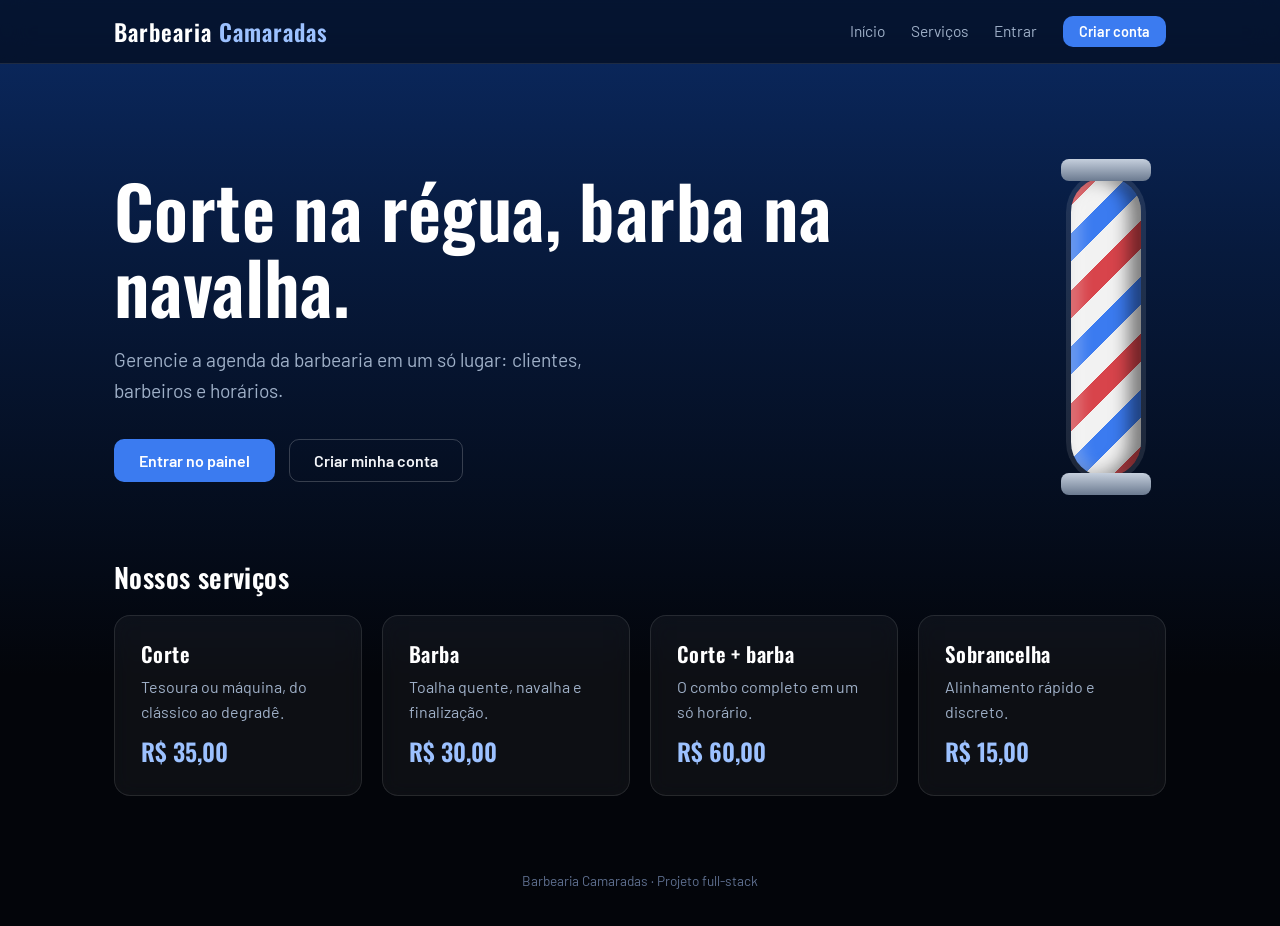
==== index.html @ e5ea4122 "Add files via upload" ====
<!DOCTYPE html>
<html lang="pt-BR">
<head>
<meta charset="UTF-8">
<meta name="viewport" content="width=device-width, initial-scale=1">
<link rel="preconnect" href="https://fonts.googleapis.com">
<link href="https://fonts.googleapis.com/css2?family=Barlow:wght@400;600&family=Oswald:wght@500;600&display=swap" rel="stylesheet">
<link rel="stylesheet" href="style.css">
<title>Barbearia Camaradas | Início</title>
</head>
<body>
<header class="topo">
  <div class="topo-conteudo">
    <a class="marca" href="index.html">Barbearia <span>Camaradas</span></a>
    <nav aria-label="Principal">
      <a href="index.html">Início</a>
      <a href="#servicos">Serviços</a>
      <a href="login.html">Entrar</a>
      <a href="cadastro.html" class="btn btn-principal btn-pequeno">Criar conta</a>
    </nav>
  </div>
</header>

<main>
  <section class="hero">
    <div class="poste" aria-hidden="true"></div>
    <h1>Corte na régua, barba na navalha.</h1>
    <p>Gerencie a agenda da barbearia em um só lugar: clientes, barbeiros e horários.</p>
    <div class="hero-botoes">
      <a href="login.html" class="btn btn-principal">Entrar no painel</a>
      <a href="cadastro.html" class="btn btn-contorno">Criar minha conta</a>
    </div>
  </section>

  <section id="servicos">
    <h2 class="titulo-secao">Nossos serviços</h2>
    <div class="grade-servicos">
      <div class="caixa servico"><h3>Corte</h3><p>Tesoura ou máquina, do clássico ao degradê.</p><span class="preco">R$ 35,00</span></div>
      <div class="caixa servico"><h3>Barba</h3><p>Toalha quente, navalha e finalização.</p><span class="preco">R$ 30,00</span></div>
      <div class="caixa servico"><h3>Corte + barba</h3><p>O combo completo em um só horário.</p><span class="preco">R$ 60,00</span></div>
      <div class="caixa servico"><h3>Sobrancelha</h3><p>Alinhamento rápido e discreto.</p><span class="preco">R$ 15,00</span></div>
    </div>
  </section>
</main>

<footer class="rodape">Barbearia Camaradas · Projeto full-stack</footer>
</body>
</html>
---- style.css ----
:root{
  --preto:#03050a; --azul-fundo:#0b2a63;
  --vidro:rgba(255,255,255,.045); --vidro-2:rgba(255,255,255,.075);
  --linha:rgba(255,255,255,.10); --linha-forte:rgba(255,255,255,.2);
  --texto:#f3f5f9; --suave:#9fb0c8; --apagado:#5f7090;
  --azul:#3b7bf0; --azul-esc:#2a62cc; --azul-claro:#9cc1ff;
  --vermelho:#d8444b; --ok:#3fb27f; --erro:#ff7b7b;
  --raio:10px; --raio-g:16px;
  --titulo:'Oswald','Barlow Condensed',Impact,Arial,sans-serif;
  --corpo:'Barlow',system-ui,'Segoe UI',Arial,sans-serif;
}
*{box-sizing:border-box;margin:0}
html{color-scheme:dark;scroll-behavior:smooth}
body{font-family:var(--corpo);color:var(--texto);line-height:1.6;min-height:100vh;
  background:linear-gradient(180deg,var(--azul-fundo) 0%,#071a3d 28%,var(--preto) 75%) no-repeat,var(--preto);
  background-attachment:fixed}
h1,h2,h3{font-family:var(--titulo);font-weight:600;line-height:1.15;letter-spacing:.4px}
a{color:inherit}
::selection{background:var(--azul);color:#fff}
:focus-visible{outline:2px solid var(--azul-claro);outline-offset:3px;border-radius:4px}

/* Cabeçalho */
.topo{background:rgba(3,5,10,.55);backdrop-filter:blur(14px);position:sticky;top:0;z-index:20;border-bottom:1px solid var(--linha)}
.topo-conteudo{max-width:1100px;margin:auto;padding:14px 24px;display:flex;align-items:center;justify-content:space-between;gap:16px;flex-wrap:wrap}
.marca{font:600 1.45rem var(--titulo);text-decoration:none;letter-spacing:1px;color:#fff}
.marca span{color:var(--azul-claro)}
.topo nav{display:flex;align-items:center;gap:26px;font-size:.97rem}
.topo nav a:not(.btn){text-decoration:none;color:var(--suave);transition:color .2s}
.topo nav a:not(.btn):hover{color:#fff}
.usuario{color:var(--texto);font-weight:600;padding-left:22px;border-left:1px solid var(--linha-forte)}

/* Layout */
main{max-width:1100px;margin:44px auto 20px;padding:0 24px}
.cabecalho-pagina{display:flex;justify-content:space-between;align-items:flex-end;gap:16px;flex-wrap:wrap;margin-bottom:28px}
.cabecalho-pagina h1{font-size:2.4rem;color:#fff}
.cabecalho-pagina p{color:var(--suave);margin-top:6px}

/* Botões */
.btn{display:inline-block;padding:11px 24px;border:1px solid transparent;border-radius:var(--raio);font:600 1rem var(--corpo);cursor:pointer;text-decoration:none;text-align:center;transition:background .2s,border-color .2s,color .2s,transform .15s}
.btn:active{transform:translateY(1px)}
.btn-principal{background:var(--azul);color:#fff}
.btn-principal:hover{background:#5a92f5}
.btn-contorno{background:transparent;border-color:var(--linha-forte);color:var(--texto)}
.btn-contorno:hover{background:var(--vidro-2);border-color:var(--azul-claro)}
.btn-perigo{background:transparent;border-color:rgba(255,123,123,.4);color:var(--erro)}
.btn-perigo:hover{background:var(--erro);border-color:var(--erro);color:#1a0b0c}
.btn-pequeno{padding:6px 15px;font-size:.9rem}
.btn-bloco{width:100%;padding:13px}

/* Caixas e tabela */
.caixa{background:var(--vidro);border:1px solid var(--linha);border-radius:var(--raio-g);backdrop-filter:blur(10px)}
.tabela-rolagem{overflow-x:auto}
table{width:100%;border-collapse:collapse;min-width:700px}
th,td{padding:16px 22px;text-align:left;border-bottom:1px solid var(--linha)}
th{color:var(--suave);font:600 .82rem var(--corpo);letter-spacing:.8px;text-transform:uppercase}
td:first-child{font-weight:600;color:#fff}
tbody tr{transition:background .2s}
tbody tr:hover{background:var(--vidro)}
tbody tr:last-child td{border-bottom:0}
td.num,th.num{text-align:right}
.acoes{display:flex;gap:8px;justify-content:flex-end}
.etiqueta{display:inline-block;padding:2px 12px;border-radius:99px;background:rgba(59,123,240,.16);color:var(--azul-claro);font-size:.85rem;font-weight:600}
.hora{font-weight:700;color:var(--azul-claro);font-variant-numeric:tabular-nums}
.vazio{padding:48px;text-align:center;color:var(--suave)}

/* Formulários */
.form-caixa{padding:32px;max-width:600px}
.campo{margin-bottom:20px}
label{display:block;font-weight:600;margin-bottom:7px;color:#dbe3ef;font-size:.92rem}
input,select{width:100%;padding:12px 15px;border:1px solid var(--linha);border-radius:var(--raio);font:inherit;background:rgba(0,0,0,.35);color:var(--texto);transition:border-color .2s,box-shadow .2s}
input::placeholder{color:var(--apagado)}
input:hover,select:hover{border-color:var(--linha-forte)}
input:focus,select:focus{outline:none;border-color:var(--azul);box-shadow:0 0 0 3px rgba(59,123,240,.3)}
option{background:#0a1226;color:var(--texto)}
.dica{font-size:.85rem;color:var(--suave);margin-top:6px}
.linha-2{display:grid;grid-template-columns:1fr 1fr;gap:18px}
.form-botoes{display:flex;gap:12px;margin-top:12px}

/* Mensagens */
.aviso{padding:13px 18px;border-radius:var(--raio);margin-bottom:22px;border:1px solid}
.aviso-erro{background:rgba(255,123,123,.09);border-color:rgba(255,123,123,.5);color:#ffc4c4}
.aviso-ok{background:rgba(63,178,127,.09);border-color:rgba(63,178,127,.5);color:#b0ebd0}

/* Login e cadastro */
.pagina-acesso{min-height:100vh;display:grid;place-items:center;padding:24px}
.cartao-acesso{background:rgba(255,255,255,.05);backdrop-filter:blur(16px);width:100%;max-width:410px;border:1px solid var(--linha);border-radius:20px;overflow:hidden;box-shadow:0 30px 80px rgba(0,0,0,.5)}
.cartao-acesso header{padding:32px 32px 0}
.cartao-acesso header .marca{font-size:1.9rem}
.cartao-acesso header p{color:var(--suave);margin-top:4px}
.cartao-acesso .corpo{padding:24px 32px 32px}
.rodape-acesso{text-align:center;margin-top:22px;font-size:.93rem;color:var(--suave)}
.rodape-acesso a{color:var(--azul-claro);font-weight:600;text-decoration:none}
.rodape-acesso a:hover{text-decoration:underline}

/* Página inicial */
.hero{display:grid;grid-template-columns:1fr 120px;column-gap:60px;align-items:center;padding:64px 0 80px}
.hero>*{grid-column:1}
.hero h1{font-size:clamp(2.6rem,6.5vw,4.5rem);color:#fff;line-height:1.05}
.hero p{font-size:1.2rem;color:var(--suave);margin:22px 0 32px;max-width:520px}
.hero-botoes{display:flex;gap:14px;flex-wrap:wrap}
.poste{grid-column:2;grid-row:1 / span 3;justify-self:center;width:70px;height:300px;border-radius:35px;position:relative;
  background:repeating-linear-gradient(135deg,var(--vermelho) 0 20px,#f2f2f2 20px 40px,var(--azul) 40px 60px,#f2f2f2 60px 80px);
  background-size:100% 113px;animation:gira 3.5s linear infinite;
  box-shadow:inset 10px 0 14px rgba(255,255,255,.25),inset -12px 0 18px rgba(0,0,0,.5),0 0 0 5px rgba(255,255,255,.1)}
.poste::before,.poste::after{content:"";position:absolute;left:50%;transform:translateX(-50%);width:90px;height:22px;border-radius:8px;background:linear-gradient(180deg,#c5cfdd,#6b7a90)}
.poste::before{top:-18px}
.poste::after{bottom:-18px}
@keyframes gira{to{background-position:0 113px}}

.titulo-secao{font-size:1.7rem;color:#fff;margin-bottom:22px}
.grade-servicos{display:grid;grid-template-columns:repeat(auto-fit,minmax(230px,1fr));gap:20px;margin-bottom:34px}
.servico{padding:26px;display:flex;flex-direction:column;gap:8px;transition:transform .25s,border-color .25s,background .25s}
.servico:hover{transform:translateY(-4px);border-color:var(--azul);background:var(--vidro-2)}
.servico h3{color:#fff;font-size:1.3rem}
.servico p{color:var(--suave);flex:1}
.preco{font:600 1.5rem var(--titulo);color:var(--azul-claro)}

/* Escolha de barbeiro */
.grade-barbeiros{display:grid;grid-template-columns:repeat(auto-fit,minmax(250px,1fr));gap:22px;margin-bottom:48px}
.barbeiro-card{padding:28px;display:flex;flex-direction:column;align-items:flex-start;gap:12px;transition:transform .25s,border-color .25s,background .25s}
.barbeiro-card:hover{transform:translateY(-4px);border-color:var(--azul);background:var(--vidro-2)}
.barbeiro-card h2{font-size:1.7rem;color:#fff}
.barbeiro-card p{color:var(--suave);flex:1}
.avatar{width:64px;height:64px;border-radius:50%;display:grid;place-items:center;font:600 1.8rem var(--titulo);color:#fff;background:linear-gradient(135deg,var(--azul),#0b2a63);border:1px solid var(--linha-forte)}

footer.rodape{text-align:center;color:var(--apagado);font-size:.85rem;padding:34px;margin-top:40px}

@media (max-width:760px){
  .hero{grid-template-columns:1fr;padding:36px 0 54px}
  .poste{display:none}
}
@media (max-width:640px){
  .linha-2{grid-template-columns:1fr}
  .cabecalho-pagina h1{font-size:1.9rem}
  .form-botoes{flex-direction:column}
  .usuario{border:0;padding:0}
  .topo nav{gap:16px}
  .form-caixa,.cartao-acesso .corpo{padding:24px}
}
@media (prefers-reduced-motion:reduce){*{transition:none!important;animation:none!important}html{scroll-behavior:auto}}

input:invalid:not(:placeholder-shown):not(:focus){border-color:rgba(255,123,123,.6)}
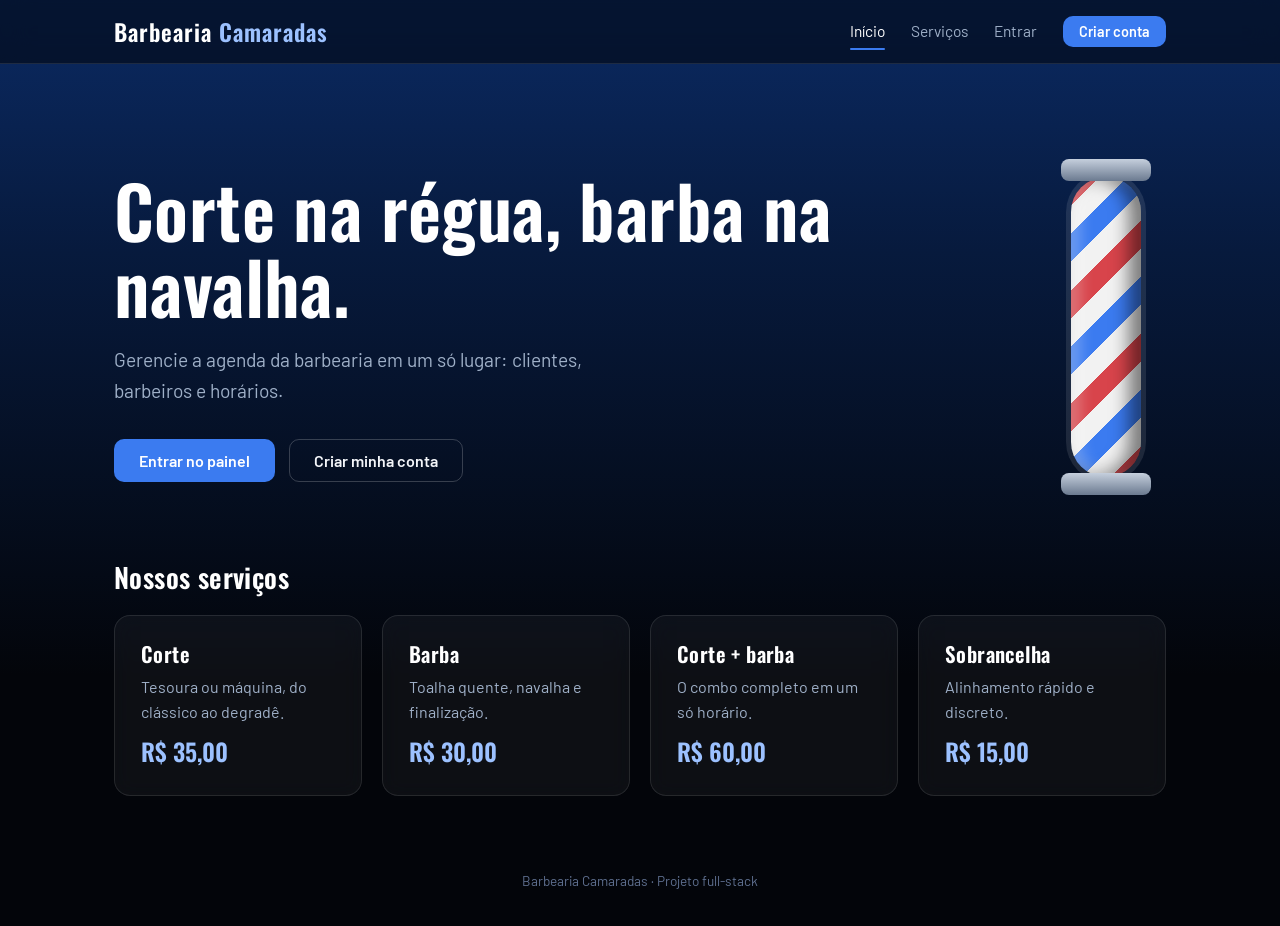
==== commit 211c1188: "Add files via upload" ====
--- a/index.html
+++ b/index.html
@@ -6,6 +6,7 @@
 <link rel="preconnect" href="https://fonts.googleapis.com">
 <link href="https://fonts.googleapis.com/css2?family=Barlow:wght@400;600&family=Oswald:wght@500;600&display=swap" rel="stylesheet">
 <link rel="stylesheet" href="style.css">
+<script src="script.js" defer></script>
 <title>Barbearia Camaradas | Início</title>
 </head>
 <body>
--- a/style.css
+++ b/style.css
@@ -139,4 +139,30 @@
 }
 @media (prefers-reduced-motion:reduce){*{transition:none!important;animation:none!important}html{scroll-behavior:auto}}
 
-input:invalid:not(:placeholder-shown):not(:focus){border-color:rgba(255,123,123,.6)}
+input.tocado:invalid:not(:focus),select.tocado:invalid:not(:focus){border-color:rgba(255,123,123,.6)}
+
+
+.topo nav a.ativo{color:#fff;position:relative}
+.topo nav a.ativo::after{content:"";position:absolute;left:0;right:0;bottom:-6px;height:2px;border-radius:2px;background:var(--azul)}
+.aviso{transition:opacity .4s,transform .4s}
+.aviso-saindo{opacity:0;transform:translateY(-6px)}
+.campo-senha{position:relative}
+.campo-senha input{padding-right:92px}
+.mostrar-senha{position:absolute;right:8px;top:50%;transform:translateY(-50%);background:none;border:0;border-radius:6px;padding:6px 10px;color:var(--azul-claro);font:600 .85rem var(--corpo);cursor:pointer}
+.mostrar-senha:hover{background:var(--vidro-2)}
+.campo-atualizado{animation:pisca .7s ease}
+@keyframes pisca{from{border-color:var(--azul);box-shadow:0 0 0 4px rgba(59,123,240,.45)}}
+.btn:disabled{opacity:.6;cursor:wait}
+td.vazio{text-align:center;color:var(--suave);font-weight:400;padding:48px}
+.saindo{opacity:0;transform:translateX(18px);transition:opacity .3s,transform .3s}
+.modal-fundo{position:fixed;inset:0;z-index:50;display:grid;place-items:center;padding:24px;background:rgba(3,5,10,.72);backdrop-filter:blur(4px);animation:aparece .2s ease}
+.modal-fundo[hidden]{display:none}
+.modal{width:100%;max-width:420px;padding:28px;background:#0a1430;box-shadow:0 30px 80px rgba(0,0,0,.6);animation:sobe .25s ease}
+.modal h2{font-size:1.5rem;color:#fff;margin-bottom:10px}
+.modal p{color:var(--suave)}
+.modal .form-botoes{justify-content:flex-end;margin-top:24px}
+.modal [hidden]{display:none}
+@keyframes aparece{from{opacity:0}}
+@keyframes sobe{from{opacity:0;transform:translateY(14px) scale(.98)}}
+.revelar{opacity:0;transform:translateY(18px);transition:opacity .55s ease var(--atraso,0ms),transform .55s ease var(--atraso,0ms)}
+.revelar.visivel{opacity:1;transform:none}
